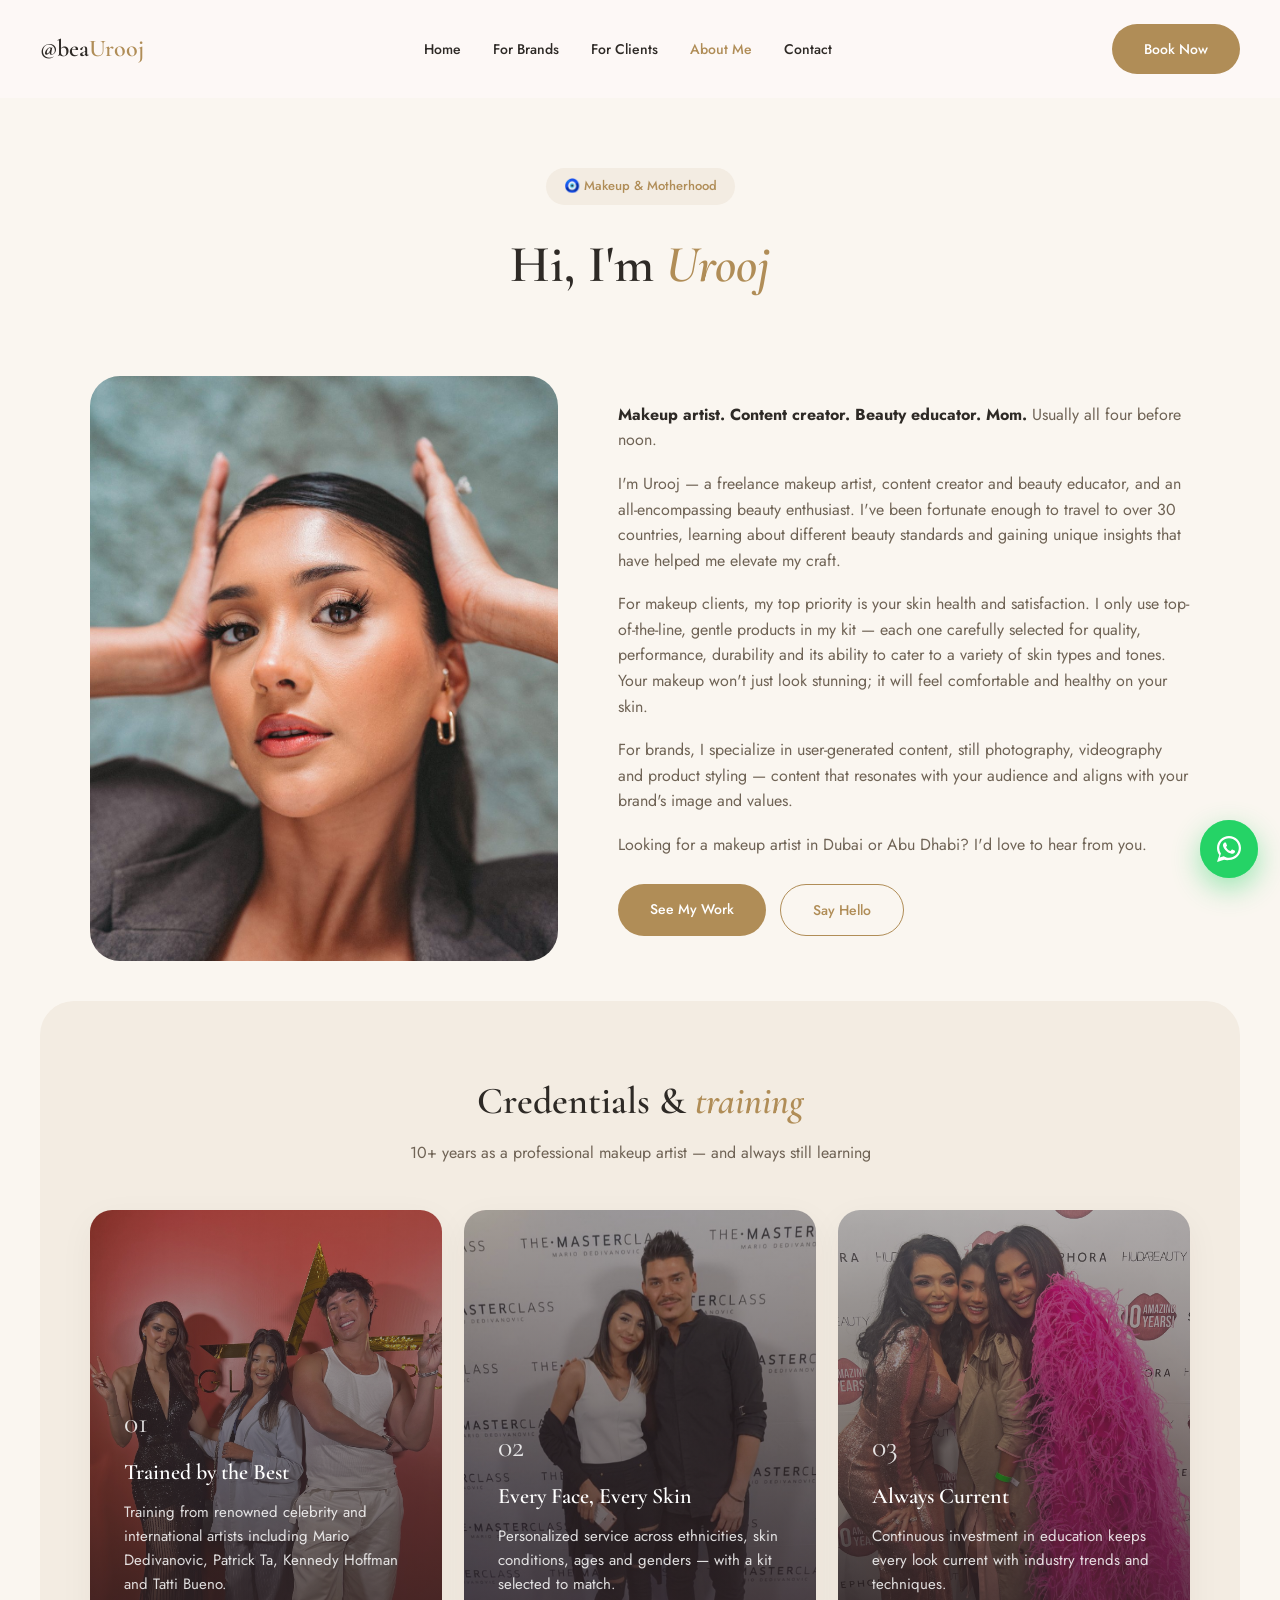
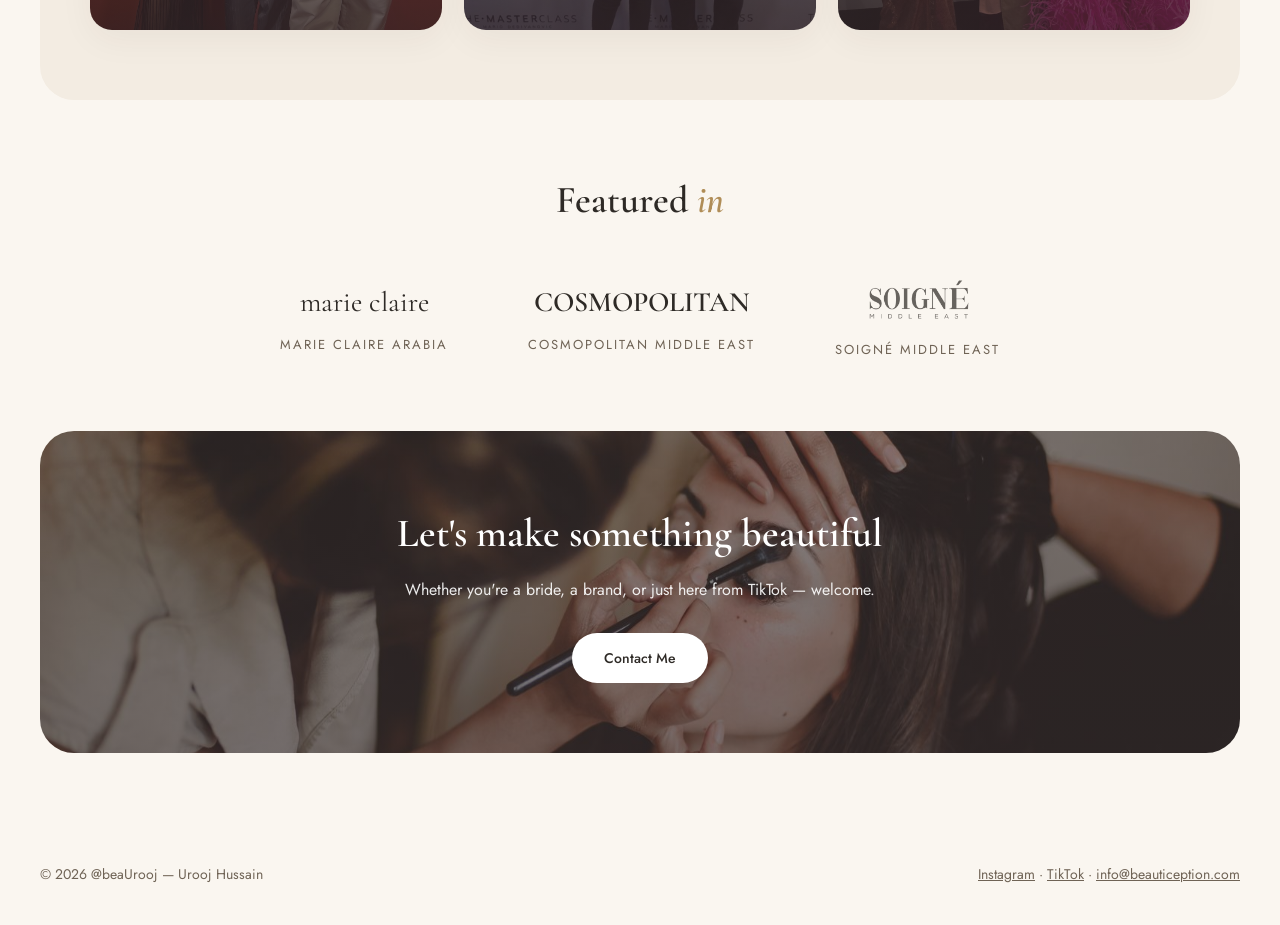
==== docs/about.html @ f8cb8d87 "Add files via upload" ====
<!DOCTYPE html>
<html lang="en">
<head>
<meta charset="UTF-8">
<meta name="viewport" content="width=device-width, initial-scale=1.0">
<title>About Urooj Hussain — Makeup Artist Dubai & Abu Dhabi | @beaUrooj</title>
<meta name="description" content="Meet Urooj Hussain — freelance makeup artist & beauty content creator in Dubai & Abu Dhabi. 10+ years, trained by Mario Dedivanovic & Patrick Ta, featured in Marie Claire Arabia.">
<meta name="keywords" content="Urooj Hussain makeup artist, freelance makeup artist Dubai, makeup artist Abu Dhabi, beauty content creator UAE, professional makeup artist Dubai, celebrity trained makeup artist">
<meta name="robots" content="index,follow">
<meta name="geo.region" content="AE-DU">
<meta name="geo.placename" content="Dubai, Abu Dhabi">
<link rel="canonical" href="https://beautiception.com/about.html">
<meta property="og:type" content="profile">
<meta property="og:site_name" content="Urooj Hussain — @beaUrooj Makeup Artist">
<meta property="og:title" content="About Urooj Hussain — Makeup Artist Dubai & Abu Dhabi | @beaUrooj">
<meta property="og:description" content="Freelance makeup artist & beauty content creator in Dubai & Abu Dhabi. 10+ years, trained by Mario Dedivanovic & Patrick Ta, featured in Marie Claire Arabia.">
<meta property="og:image" content="https://beautiception.com/photos/web/portrait.jpg">
<meta property="og:url" content="https://beautiception.com/about.html">
<meta property="og:locale" content="en_AE">
<meta name="twitter:card" content="summary_large_image">
<meta name="twitter:title" content="About Urooj Hussain — Makeup Artist Dubai & Abu Dhabi">
<meta name="twitter:description" content="Freelance makeup artist & beauty content creator in Dubai & Abu Dhabi. 10+ years, celebrity-trained, featured in Marie Claire Arabia.">
<meta name="twitter:image" content="https://beautiception.com/photos/web/portrait.jpg">
<script type="application/ld+json">
{
  "@context": "https://schema.org",
  "@type": "Person",
  "name": "Urooj Hussain",
  "alternateName": "@beaUrooj",
  "jobTitle": "Makeup Artist & Content Creator",
  "description": "Freelance makeup artist, beauty content creator and beauty educator based in Dubai and Abu Dhabi with 10+ years of experience. Trained by celebrity and international artists including Mario Dedivanovic, Patrick Ta, Kennedy Hoffman and Tatti Bueno. Featured in Marie Claire Arabia, Cosmopolitan Middle East and Soigné Middle East.",
  "image": "https://beautiception.com/photos/web/portrait.jpg",
  "url": "https://beautiception.com/about.html",
  "email": "info@beautiception.com",
  "telephone": "+971585588186",
  "knowsAbout": ["Bridal Makeup", "Party Makeup", "Photoshoot Makeup", "Beauty Content Creation", "UGC", "Makeup Lessons"],
  "worksFor": {
    "@type": "HealthAndBeautyBusiness",
    "name": "Urooj Hussain — @beaUrooj Makeup Artist"
  },
  "areaServed": ["Dubai", "Abu Dhabi", "United Arab Emirates", "Toronto"],
  "sameAs": [
    "https://www.instagram.com/beaurooj/",
    "https://www.instagram.com/beautiception",
    "https://www.tiktok.com/@beaurooj"
  ]
}
</script>
<link href="https://fonts.googleapis.com/css2?family=Cormorant+Garamond:ital,wght@0,400;0,500;0,600;1,400&family=Jost:wght@300;400;500;600&display=swap" rel="stylesheet">
<link rel="stylesheet" href="style.css">
<style>
  .about-grid{display:grid;grid-template-columns:.9fr 1.1fr;gap:60px;align-items:center;padding:20px 0 40px}
  .about-img{aspect-ratio:4/5;border-radius:30px;background:linear-gradient(160deg,#e8cfc4,#c9a87c 70%,#8a6a42);display:flex;align-items:center;justify-content:center;color:#fff;font-size:13px;letter-spacing:2px;text-transform:uppercase}
  .about-copy p{color:var(--muted);margin-bottom:18px;font-size:16px}
  .about-copy p b{color:var(--ink)}
  @media(max-width:900px){.about-grid{grid-template-columns:1fr}}
</style>
</head>
<body>

<nav>
  <a class="logo" href="index.html">@bea<span>Urooj</span></a>
  <ul id="navMenu">
    <li><a href="index.html">Home</a></li>
    <li><a href="brands.html">For Brands</a></li>
    <li><a href="clients.html">For Clients</a></li>
    <li><a class="active" href="about.html">About Me</a></li>
    <li><a href="contact.html">Contact</a></li>
  </ul>
  <button class="nav-toggle" aria-label="Open menu" aria-expanded="false" aria-controls="navMenu"><span></span><span></span><span></span></button>
  <a class="btn solid" href="contact.html#book">Book Now</a>
</nav>

<div class="page-head">
  <div class="pill">🧿 Makeup & Motherhood</div>
  <h1>Hi, I'm <em>Urooj</em></h1>
</div>

<div class="wrap">
  <div class="about-grid">
    <div class="about-img" style="background:none;overflow:hidden"><img src="photos/web/portrait.jpg" alt="Urooj Hussain — freelance makeup artist and beauty content creator in Dubai and Abu Dhabi" style="width:100%;height:100%;object-fit:cover"></div>
    <div class="about-copy">
      <p><b>Makeup artist. Content creator. Beauty educator. Mom.</b> Usually all four before noon.</p>
      <p>I'm Urooj — a freelance makeup artist, content creator and beauty educator, and an all-encompassing beauty enthusiast. I've been fortunate enough to travel to over 30 countries, learning about different beauty standards and gaining unique insights that have helped me elevate my craft.</p>
      <p>For makeup clients, my top priority is your skin health and satisfaction. I only use top-of-the-line, gentle products in my kit — each one carefully selected for quality, performance, durability and its ability to cater to a variety of skin types and tones. Your makeup won't just look stunning; it will feel comfortable and healthy on your skin.</p>
      <p>For brands, I specialize in user-generated content, still photography, videography and product styling — content that resonates with your audience and aligns with your brand's image and values.</p>
      <p>Looking for a makeup artist in Dubai or Abu Dhabi? I'd love to hear from you.</p>
      <div class="cta-row" style="margin-top:26px">
        <a class="btn solid" href="clients.html">See My Work</a>
        <a class="btn ghost" href="contact.html">Say Hello</a>
      </div>
    </div>
  </div>
</div>

<section class="soft-block">
  <div class="wrap">
    <div class="sec-head"><h2>Credentials & <em>training</em></h2><p>10+ years as a professional makeup artist — and always still learning</p></div>
    <div class="trio">
      <div class="card-lite" style="background:linear-gradient(rgba(51,39,42,.35),rgba(51,39,42,.78)),url('photos/web/credential-01.jpg') center/cover no-repeat;color:#fff;min-height:420px;display:flex;flex-direction:column;justify-content:flex-end">
        <span class="num" style="color:#fff;opacity:.85">01</span><h3 style="color:#fff">Trained by the Best</h3><p style="color:rgba(255,255,255,.85)">Training from renowned celebrity and international artists including Mario Dedivanovic, Patrick Ta, Kennedy Hoffman and Tatti Bueno.</p>
      </div>
      <div class="card-lite" style="background:linear-gradient(rgba(51,39,42,.35),rgba(51,39,42,.78)),url('photos/web/credential-02.jpg') center/cover no-repeat;color:#fff;min-height:420px;display:flex;flex-direction:column;justify-content:flex-end">
        <span class="num" style="color:#fff;opacity:.85">02</span><h3 style="color:#fff">Every Face, Every Skin</h3><p style="color:rgba(255,255,255,.85)">Personalized service across ethnicities, skin conditions, ages and genders — with a kit selected to match.</p>
      </div>
      <div class="card-lite" style="background:linear-gradient(rgba(51,39,42,.35),rgba(51,39,42,.78)),url('photos/web/credential-03.jpg') center/cover no-repeat;color:#fff;min-height:420px;display:flex;flex-direction:column;justify-content:flex-end">
        <span class="num" style="color:#fff;opacity:.85">03</span><h3 style="color:#fff">Always Current</h3><p style="color:rgba(255,255,255,.85)">Continuous investment in education keeps every look current with industry trends and techniques.</p>
      </div>
    </div>
  </div>
</section>

<section>
  <div class="wrap">
    <div class="sec-head"><h2>Featured <em>in</em></h2></div>
    <div style="display:flex;justify-content:center;align-items:center;gap:80px;flex-wrap:wrap">
      <div style="text-align:center">
        <img src="https://upload.wikimedia.org/wikipedia/commons/thumb/d/d0/Marie_Claire_Magazine_logo.svg/960px-Marie_Claire_Magazine_logo.svg.png" alt="Marie Claire Arabia" style="height:44px;width:auto;filter:grayscale(100%);opacity:.75" onerror="this.outerHTML='&lt;span style=&quot;font-family:Cormorant Garamond,serif;font-size:28px&quot;&gt;marie claire&lt;/span&gt;'">
        <p style="color:var(--muted);font-size:13px;margin-top:10px;letter-spacing:2px;text-transform:uppercase">Marie Claire Arabia</p>
      </div>
      <div style="text-align:center">
        <img src="https://upload.wikimedia.org/wikipedia/commons/thumb/3/32/Cosmopolitan_logo.svg/960px-Cosmopolitan_logo.svg.png" alt="Cosmopolitan Middle East" style="height:44px;width:auto;filter:grayscale(100%);opacity:.75" onerror="this.outerHTML='&lt;span style=&quot;font-family:Cormorant Garamond,serif;font-size:28px;font-weight:600&quot;&gt;COSMOPOLITAN&lt;/span&gt;'">
        <p style="color:var(--muted);font-size:13px;margin-top:10px;letter-spacing:2px;text-transform:uppercase">Cosmopolitan Middle East</p>
      </div>
      <div style="text-align:center">
        <img src="logos/clean/soigne%20middle%20east.png" alt="Soigné Middle East" style="height:48px;width:auto;opacity:.72">
        <p style="color:var(--muted);font-size:13px;margin-top:10px;letter-spacing:2px;text-transform:uppercase">Soigné Middle East</p>
      </div>
    </div>
  </div>
</section>

<div class="band" style="background:linear-gradient(rgba(51,39,42,.5),rgba(51,39,42,.6)),url('photos/web/banner.jpg') center/cover no-repeat">
  <h2>Let's make something beautiful</h2>
  <p>Whether you're a bride, a brand, or just here from TikTok — welcome.</p>
  <div class="cta-row" style="justify-content:center">
    <a class="btn white" href="contact.html">Contact Me</a>
  </div>
</div>

<a class="wa-float" href="https://wa.me/971585588186" target="_blank" rel="noopener" aria-label="Message on WhatsApp">
  <svg viewBox="0 0 32 32" aria-hidden="true"><path d="M16.003 3C9.373 3 4 8.373 4 15c0 2.65.86 5.1 2.32 7.09L4 29l7.09-2.28A11.9 11.9 0 0 0 16 27c6.627 0 12-5.373 12-12S22.63 3 16.003 3zm0 21.8c-1.77 0-3.42-.5-4.82-1.36l-.35-.2-4.2 1.35 1.36-4.1-.22-.36A9.77 9.77 0 0 1 6.2 15c0-5.4 4.4-9.8 9.8-9.8s9.8 4.4 9.8 9.8-4.4 9.8-9.8 9.8zm5.4-7.34c-.3-.15-1.75-.86-2.02-.96-.27-.1-.47-.15-.67.15-.2.3-.77.96-.94 1.16-.17.2-.35.22-.65.07-.3-.15-1.25-.46-2.38-1.47-.88-.78-1.47-1.75-1.64-2.05-.17-.3-.02-.46.13-.6.13-.13.3-.35.45-.52.15-.17.2-.3.3-.5.1-.2.05-.37-.02-.52-.07-.15-.67-1.6-.92-2.2-.24-.58-.48-.5-.66-.5l-.57-.01c-.2 0-.52.07-.8.37-.27.3-1.04 1.02-1.04 2.47 0 1.46 1.06 2.87 1.2 3.07.15.2 2.1 3.2 5.1 4.5.7.3 1.26.48 1.7.62.7.22 1.35.2 1.86.12.57-.08 1.75-.72 2-1.4.25-.7.25-1.28.17-1.4-.07-.13-.27-.2-.57-.35z"/></svg>
</a>

<footer>
  <span>© 2026 @beaUrooj — Urooj Hussain</span>
  <span><a href="https://www.instagram.com/beaurooj/">Instagram</a> · <a href="https://www.tiktok.com/@beaurooj">TikTok</a> · <a href="mailto:info@beautiception.com">info@beautiception.com</a></span>
</footer>

<script>
(function(){var t=document.querySelector('.nav-toggle'),m=document.getElementById('navMenu');if(!t||!m)return;t.addEventListener('click',function(){var o=m.classList.toggle('open');t.setAttribute('aria-expanded',o);t.setAttribute('aria-label',o?'Close menu':'Open menu');});m.addEventListener('click',function(e){if(e.target.tagName==='A')m.classList.remove('open');});})();
</script>

</body>
</html>
---- docs/style.css ----
/* BeautyByUrooj — Champagne Luxe shared styles */
:root{
  --bg:#faf6f0; --rose:#c9a87c; --rose-deep:#b08d57; --mauve:#a8794f;
  --ink:#2e2a26; --soft:#f3ece2; --muted:#6f6355;
}
*{margin:0;padding:0;box-sizing:border-box}
body{font-family:'Jost',sans-serif;background:var(--bg);color:var(--ink);line-height:1.6}
h1,h2,h3{font-family:'Cormorant Garamond',serif;font-weight:600}
em{color:var(--rose-deep);font-style:italic}
.wrap{max-width:1180px;margin:0 auto;padding:0 40px}

/* Nav */
nav{display:flex;justify-content:space-between;align-items:center;padding:24px 40px;position:sticky;top:0;background:rgba(253,248,246,.95);backdrop-filter:blur(8px);z-index:10}
.logo{font-family:'Cormorant Garamond',serif;font-size:24px;font-weight:600;text-decoration:none;color:var(--ink)}
.logo span{color:var(--rose-deep)}
nav ul{display:flex;gap:32px;list-style:none}
nav ul a{text-decoration:none;color:var(--ink);font-size:14px;font-weight:500}
nav ul a:hover,nav ul a.active{color:var(--rose-deep)}

/* Buttons */
.btn{display:inline-block;padding:14px 32px;font-size:14px;font-weight:500;text-decoration:none;border-radius:100px;transition:.25s}
.btn.solid{background:var(--rose-deep);color:#fff}
.btn.solid:hover{background:var(--ink)}
.btn.ghost{border:1.5px solid var(--rose-deep);color:var(--rose-deep)}
.btn.ghost:hover{background:var(--rose-deep);color:#fff}
.btn.white{background:#fff;color:var(--ink)}
.btn.wa{background:#25a05a;color:#fff}
.btn.wa:hover{background:var(--ink)}

/* Page header (inner pages) */
.page-head{text-align:center;padding:70px 20px 50px}
.page-head .pill{margin-bottom:18px}
.page-head h1{font-size:52px}
.page-head p{color:var(--muted);max-width:540px;margin:14px auto 0}

.pill{display:inline-block;background:var(--soft);color:var(--rose-deep);padding:8px 18px;border-radius:100px;font-size:13px;font-weight:500}

/* Sections */
section{padding:70px 0}
.sec-head{text-align:center;margin-bottom:44px}
.sec-head h2{font-size:38px}
.sec-head p{color:var(--muted);margin-top:8px}

/* Stats */
.stats{display:flex;justify-content:center;gap:70px;padding:40px;background:#fff;border-radius:24px;margin:0 auto;max-width:1100px;box-shadow:0 10px 34px rgba(51,39,42,.06)}
.stat{text-align:center}
.stat b{font-family:'Cormorant Garamond',serif;font-size:32px;color:var(--rose-deep);display:block}
.stat span{font-size:13px;color:var(--muted)}

/* Portfolio tiles */
.grid{display:grid;grid-template-columns:repeat(4,1fr);gap:16px}
.grid.three{grid-template-columns:repeat(3,1fr)}
.tile{aspect-ratio:3/4;border-radius:22px;display:flex;align-items:flex-end;padding:18px;color:#fff;font-size:13px;font-weight:500;transition:.3s;text-decoration:none;position:relative}
.tile:hover{transform:translateY(-5px)}
.tile .tag{position:absolute;top:16px;left:16px;background:rgba(255,255,255,.22);backdrop-filter:blur(4px);padding:5px 12px;border-radius:100px;font-size:11px}
.p1{background:linear-gradient(160deg,#d9b08c,#a8794f)} .p2{background:linear-gradient(160deg,#e8cfc4,#b98b74)}
.p3{background:linear-gradient(160deg,#6b4f3f,#3d2e24)} .p4{background:linear-gradient(160deg,#c9a87c,#8a6a42)}
.p5{background:linear-gradient(160deg,#e5c9b8,#a87c62)} .p6{background:linear-gradient(160deg,#4a3a30,#2e2a26)}
.p7{background:linear-gradient(160deg,#d9bfa4,#9c7a54)} .p8{background:linear-gradient(160deg,#e8d5c0,#b89468)}

/* Cards */
.duo{display:grid;grid-template-columns:1fr 1fr;gap:26px}
.trio{display:grid;grid-template-columns:repeat(3,1fr);gap:22px}
.card{border-radius:26px;padding:44px;color:#fff}
.card.rose{background:linear-gradient(150deg,var(--rose),var(--rose-deep))}
.card.dark{background:var(--ink)}
.card h3{font-size:28px;margin-bottom:12px}
.card p{opacity:.85;margin-bottom:24px;font-size:15px}
.card-lite{background:#fff;border-radius:22px;padding:34px;box-shadow:0 10px 34px rgba(51,39,42,.05)}
.card-lite h3{font-size:22px;margin-bottom:10px}
.card-lite p{color:var(--muted);font-size:15px}
.card-lite .num{font-family:'Cormorant Garamond',serif;font-size:30px;color:var(--rose-deep);display:block;margin-bottom:8px}

/* Price table */
table{width:100%;max-width:740px;margin:0 auto;border-collapse:separate;border-spacing:0 10px}
td{padding:18px 24px;background:#fff}
tr td:first-child{border-radius:14px 0 0 14px;font-weight:500}
tr td:last-child{border-radius:0 14px 14px 0;text-align:right;font-family:'Cormorant Garamond',serif;font-size:19px;color:var(--rose-deep)}
td.mid{color:var(--muted);font-size:14px}

/* Quotes */
.quote{background:#fff;border-radius:22px;padding:32px}
.quote .stars{color:var(--rose);letter-spacing:3px;margin-bottom:12px}
.quote p{font-size:15px;margin-bottom:14px}
.quote span{font-size:13px;color:var(--muted)}

/* CTA band */
.band{text-align:center;background:linear-gradient(150deg,var(--rose),var(--rose-deep));border-radius:34px;padding:70px 40px;color:#fff;margin:0 40px 70px}
.band h2{font-size:40px;margin-bottom:12px}
.band p{opacity:.9;max-width:480px;margin:0 auto 30px}

/* Soft section */
.soft-block{background:var(--soft);border-radius:34px;margin:0 40px}

/* Forms */
.form{max-width:560px;margin:0 auto;display:grid;gap:14px}
.form input,.form select,.form textarea{width:100%;padding:16px 20px;border:1.5px solid #eadcd6;border-radius:14px;background:#fff;font-family:'Jost',sans-serif;font-size:15px;color:var(--ink)}
.form input:focus,.form select:focus,.form textarea:focus{outline:none;border-color:var(--rose-deep)}
.form label{font-size:13px;font-weight:500;margin-bottom:-8px}

footer{padding:40px;display:flex;justify-content:space-between;color:var(--muted);font-size:14px}
footer a{color:var(--muted)}

.cta-row{display:flex;gap:14px;flex-wrap:wrap}

/* Availability / scarcity note */
.avail{display:inline-flex;align-items:center;gap:9px;font-size:13.5px;color:var(--ink);background:#fff;padding:9px 18px;border-radius:100px;box-shadow:0 6px 20px rgba(51,39,42,.07);font-weight:500}
.avail .dot{width:8px;height:8px;border-radius:50%;background:#25a05a;position:relative;flex-shrink:0}
.avail .dot::after{content:"";position:absolute;inset:-4px;border-radius:50%;background:#25a05a;opacity:.35;animation:availpulse 2s ease-out infinite}
@keyframes availpulse{0%{transform:scale(.6);opacity:.5}100%{transform:scale(1.9);opacity:0}}

/* Video hero frame */
.hero-video{aspect-ratio:4/5;border-radius:30px;overflow:hidden;position:relative;background:#efe6da}
.hero-video video{width:100%;height:100%;object-fit:cover;display:block}
.hero-video::after{content:"";position:absolute;inset:0;border-radius:30px;box-shadow:inset 0 0 0 1px rgba(255,255,255,.25);pointer-events:none}

/* Eyebrow label */
.eyebrow{font-size:12px;letter-spacing:4px;text-transform:uppercase;color:var(--muted);font-weight:600;text-align:center}

/* Brand roster — loud social proof */
.roster{display:flex;flex-wrap:wrap;justify-content:center;align-items:center;gap:12px 0;max-width:920px;margin:0 auto}
.roster span{font-family:'Cormorant Garamond',serif;font-size:23px;color:var(--muted);line-height:1}
.roster span::after{content:"·";margin:0 26px;color:#d8c9ba}
.roster span:last-child::after{content:""}

/* Mini testimonials */
.mini-quotes{display:grid;grid-template-columns:repeat(3,1fr);gap:20px;max-width:1040px;margin:0 auto}
.mini-quotes .mq{background:#fff;border-radius:20px;padding:26px 28px;box-shadow:0 10px 34px rgba(51,39,42,.05)}
.mini-quotes .mq .stars{color:var(--rose);letter-spacing:3px;margin-bottom:10px;font-size:13px}
.mini-quotes .mq p{font-size:14.5px;margin-bottom:14px}
.mini-quotes .mq span{font-size:12.5px;color:var(--muted)}
@media(max-width:900px){.mini-quotes{grid-template-columns:1fr}.roster span{font-size:19px}.roster span::after{margin:0 16px}}

@media(max-width:900px){
  .grid,.grid.three{grid-template-columns:repeat(2,1fr)}
  .duo,.trio{grid-template-columns:1fr}
  .stats{flex-wrap:wrap;gap:26px}
  nav{flex-wrap:wrap;padding:14px 20px}
  .nav-toggle{display:flex;order:3}
  nav .btn.solid{order:2;margin-left:auto;margin-right:10px;padding:10px 20px}
  nav ul{display:flex;flex-direction:column;gap:0;order:4;flex-basis:100%;max-height:0;overflow:hidden;transition:max-height .3s ease}
  nav ul.open{max-height:360px;margin-top:12px}
  nav ul li{border-top:1px solid #efe2da}
  nav ul a{display:block;padding:15px 4px;font-size:16px}
  .page-head h1{font-size:38px}
  .band{margin:0 16px 50px}
  .soft-block{margin:0 16px}
  footer{padding:40px 40px 96px}
}

/* Floating WhatsApp button (all pages) */
.wa-float{position:fixed;right:22px;bottom:22px;z-index:900;width:58px;height:58px;border-radius:50%;background:#25d366;display:flex;align-items:center;justify-content:center;box-shadow:0 10px 28px rgba(37,211,102,.45);transition:transform .2s;text-decoration:none}
.wa-float:hover{transform:scale(1.08)}
.wa-float svg{width:32px;height:32px;fill:#fff}
.wa-float::after{content:"";position:absolute;inset:0;border-radius:50%;border:2px solid #25d366;opacity:.5;animation:waPulse 2.4s ease-out infinite}
@keyframes waPulse{0%{transform:scale(1);opacity:.5}100%{transform:scale(1.6);opacity:0}}
@media(max-width:600px){.wa-float{width:54px;height:54px;right:16px;bottom:16px}.wa-float svg{width:29px;height:29px}}

/* Hamburger toggle (mobile nav) — hidden on desktop */
.nav-toggle{display:none;flex-direction:column;justify-content:center;gap:5px;width:44px;height:44px;border:none;background:transparent;cursor:pointer;padding:10px}
.nav-toggle span{display:block;width:22px;height:2px;background:var(--ink);border-radius:2px;transition:.25s}
.nav-toggle[aria-expanded="true"] span:nth-child(1){transform:translateY(7px) rotate(45deg)}
.nav-toggle[aria-expanded="true"] span:nth-child(2){opacity:0}
.nav-toggle[aria-expanded="true"] span:nth-child(3){transform:translateY(-7px) rotate(-45deg)}

/* Keyboard focus visibility */
a:focus-visible,button:focus-visible,.btn:focus-visible,input:focus-visible,select:focus-visible,textarea:focus-visible,.acc-head:focus-visible,.cat-card:focus-visible{outline:2px solid var(--rose-deep);outline-offset:2px}

/* Respect reduced-motion preference */
@media (prefers-reduced-motion: reduce){
  *,*::before,*::after{animation-duration:.001ms !important;animation-iteration-count:1 !important;transition-duration:.001ms !important;scroll-behavior:auto !important}
  .marquee-track,.photo-track{animation:none !important}
}
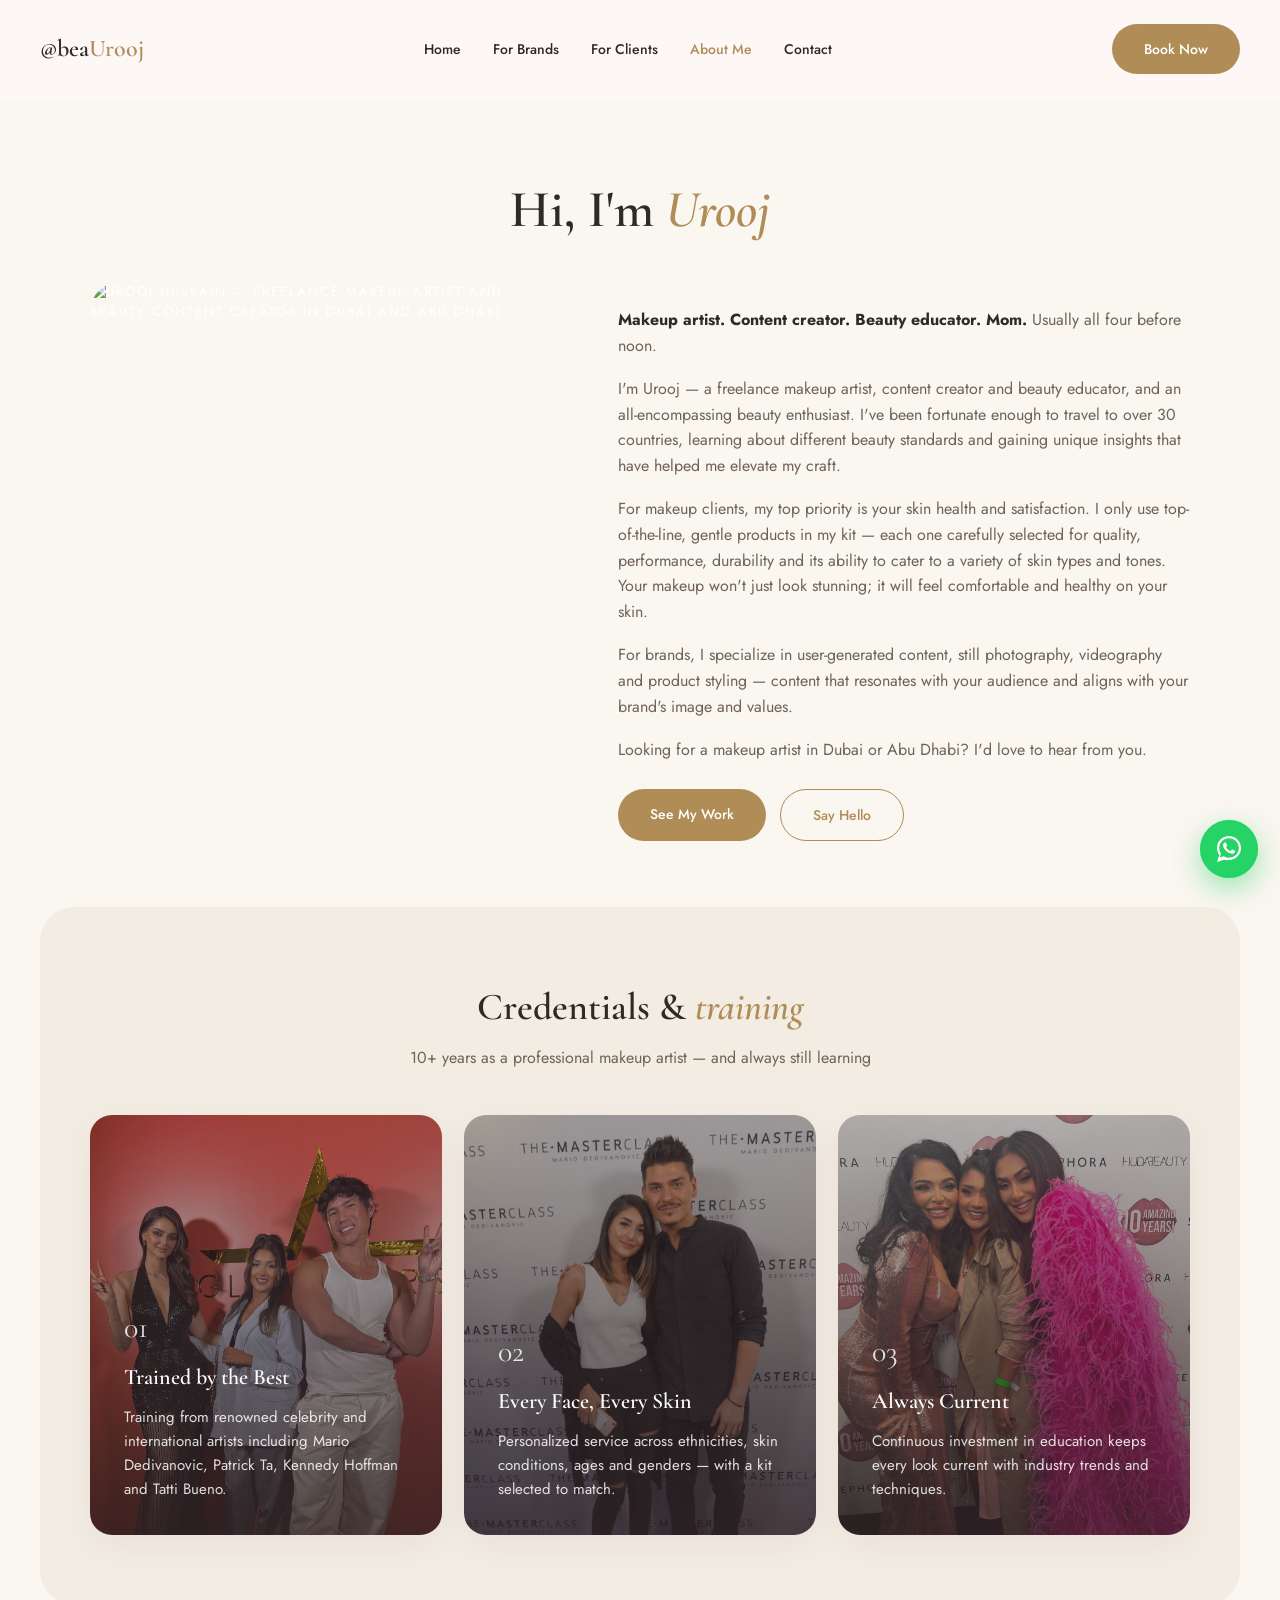
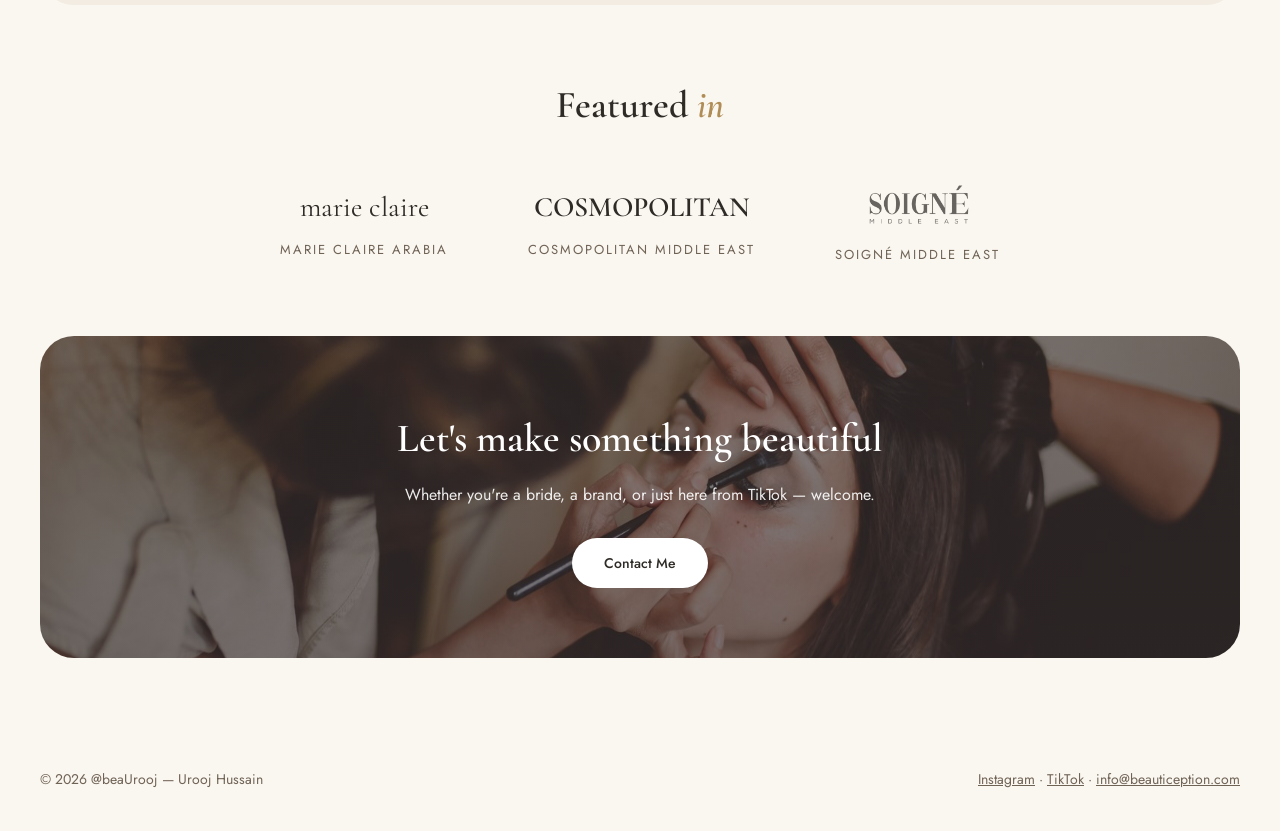
==== commit 745e8cc0: "Add files via upload" ====
--- a/docs/about.html
+++ b/docs/about.html
@@ -9,13 +9,13 @@
 <meta name="robots" content="index,follow">
 <meta name="geo.region" content="AE-DU">
 <meta name="geo.placename" content="Dubai, Abu Dhabi">
-<link rel="canonical" href="https://beautiception.com/about.html">
+<link rel="canonical" href="https://beautiception.com/about">
 <meta property="og:type" content="profile">
 <meta property="og:site_name" content="Urooj Hussain — @beaUrooj Makeup Artist">
 <meta property="og:title" content="About Urooj Hussain — Makeup Artist Dubai & Abu Dhabi | @beaUrooj">
 <meta property="og:description" content="Freelance makeup artist & beauty content creator in Dubai & Abu Dhabi. 10+ years, trained by Mario Dedivanovic & Patrick Ta, featured in Marie Claire Arabia.">
 <meta property="og:image" content="https://beautiception.com/photos/web/portrait.jpg">
-<meta property="og:url" content="https://beautiception.com/about.html">
+<meta property="og:url" content="https://beautiception.com/about">
 <meta property="og:locale" content="en_AE">
 <meta name="twitter:card" content="summary_large_image">
 <meta name="twitter:title" content="About Urooj Hussain — Makeup Artist Dubai & Abu Dhabi">
@@ -30,7 +30,7 @@
   "jobTitle": "Makeup Artist & Content Creator",
   "description": "Freelance makeup artist, beauty content creator and beauty educator based in Dubai and Abu Dhabi with 10+ years of experience. Trained by celebrity and international artists including Mario Dedivanovic, Patrick Ta, Kennedy Hoffman and Tatti Bueno. Featured in Marie Claire Arabia, Cosmopolitan Middle East and Soigné Middle East.",
   "image": "https://beautiception.com/photos/web/portrait.jpg",
-  "url": "https://beautiception.com/about.html",
+  "url": "https://beautiception.com/about",
   "email": "info@beautiception.com",
   "telephone": "+971585588186",
   "knowsAbout": ["Bridal Makeup", "Party Makeup", "Photoshoot Makeup", "Beauty Content Creation", "UGC", "Makeup Lessons"],
@@ -47,38 +47,45 @@
 }
 </script>
 <link href="https://fonts.googleapis.com/css2?family=Cormorant+Garamond:ital,wght@0,400;0,500;0,600;1,400&family=Jost:wght@300;400;500;600&display=swap" rel="stylesheet">
-<link rel="stylesheet" href="style.css">
+<link rel="stylesheet" href="style.css?v=3">
 <style>
-  .about-grid{display:grid;grid-template-columns:.9fr 1.1fr;gap:60px;align-items:center;padding:20px 0 40px}
+  .page-head{padding-bottom:22px}
+  .about-grid{display:grid;grid-template-columns:.9fr 1.1fr;gap:60px;align-items:center;padding:8px 0 40px}
   .about-img{aspect-ratio:4/5;border-radius:30px;background:linear-gradient(160deg,#e8cfc4,#c9a87c 70%,#8a6a42);display:flex;align-items:center;justify-content:center;color:#fff;font-size:13px;letter-spacing:2px;text-transform:uppercase}
   .about-copy p{color:var(--muted);margin-bottom:18px;font-size:16px}
   .about-copy p b{color:var(--ink)}
-  @media(max-width:900px){.about-grid{grid-template-columns:1fr}}
+  @media(max-width:900px){
+    .page-head{padding:30px 20px 8px}
+    .about-grid{grid-template-columns:1fr;padding:4px 0 22px;gap:22px}
+    .about-img{aspect-ratio:1/1}
+    .cred-scroll{display:flex;overflow-x:auto;gap:14px;scroll-snap-type:x mandatory;scrollbar-width:none;-webkit-overflow-scrolling:touch;padding-bottom:6px}
+    .cred-scroll::-webkit-scrollbar{display:none}
+    .cred-scroll .card-lite{flex:0 0 78%;scroll-snap-align:center;min-height:360px !important}
+  }
 </style>
 </head>
 <body>
 
 <nav>
-  <a class="logo" href="index.html">@bea<span>Urooj</span></a>
+  <a class="logo" href="/">@bea<span>Urooj</span></a>
   <ul id="navMenu">
-    <li><a href="index.html">Home</a></li>
-    <li><a href="brands.html">For Brands</a></li>
-    <li><a href="clients.html">For Clients</a></li>
-    <li><a class="active" href="about.html">About Me</a></li>
-    <li><a href="contact.html">Contact</a></li>
+    <li><a href="/">Home</a></li>
+    <li><a href="/brands">For Brands</a></li>
+    <li><a href="/clients">For Clients</a></li>
+    <li><a class="active" href="/about">About Me</a></li>
+    <li><a href="/contact">Contact</a></li>
   </ul>
   <button class="nav-toggle" aria-label="Open menu" aria-expanded="false" aria-controls="navMenu"><span></span><span></span><span></span></button>
-  <a class="btn solid" href="contact.html#book">Book Now</a>
+  <a class="btn solid" href="/contact#book">Book Now</a>
 </nav>
 
 <div class="page-head">
-  <div class="pill">🧿 Makeup & Motherhood</div>
   <h1>Hi, I'm <em>Urooj</em></h1>
 </div>
 
 <div class="wrap">
   <div class="about-grid">
-    <div class="about-img" style="background:none;overflow:hidden"><img src="photos/web/portrait.jpg" alt="Urooj Hussain — freelance makeup artist and beauty content creator in Dubai and Abu Dhabi" style="width:100%;height:100%;object-fit:cover"></div>
+    <div class="about-img" style="background:none;overflow:hidden"><img src="photos/web/About-main.jpg" alt="Urooj Hussain — freelance makeup artist and beauty content creator in Dubai and Abu Dhabi" style="width:100%;height:100%;object-fit:cover"></div>
     <div class="about-copy">
       <p><b>Makeup artist. Content creator. Beauty educator. Mom.</b> Usually all four before noon.</p>
       <p>I'm Urooj — a freelance makeup artist, content creator and beauty educator, and an all-encompassing beauty enthusiast. I've been fortunate enough to travel to over 30 countries, learning about different beauty standards and gaining unique insights that have helped me elevate my craft.</p>
@@ -86,8 +93,8 @@
       <p>For brands, I specialize in user-generated content, still photography, videography and product styling — content that resonates with your audience and aligns with your brand's image and values.</p>
       <p>Looking for a makeup artist in Dubai or Abu Dhabi? I'd love to hear from you.</p>
       <div class="cta-row" style="margin-top:26px">
-        <a class="btn solid" href="clients.html">See My Work</a>
-        <a class="btn ghost" href="contact.html">Say Hello</a>
+        <a class="btn solid" href="/clients">See My Work</a>
+        <a class="btn ghost" href="/contact">Say Hello</a>
       </div>
     </div>
   </div>
@@ -96,7 +103,7 @@
 <section class="soft-block">
   <div class="wrap">
     <div class="sec-head"><h2>Credentials & <em>training</em></h2><p>10+ years as a professional makeup artist — and always still learning</p></div>
-    <div class="trio">
+    <div class="trio cred-scroll">
       <div class="card-lite" style="background:linear-gradient(rgba(51,39,42,.35),rgba(51,39,42,.78)),url('photos/web/credential-01.jpg') center/cover no-repeat;color:#fff;min-height:420px;display:flex;flex-direction:column;justify-content:flex-end">
         <span class="num" style="color:#fff;opacity:.85">01</span><h3 style="color:#fff">Trained by the Best</h3><p style="color:rgba(255,255,255,.85)">Training from renowned celebrity and international artists including Mario Dedivanovic, Patrick Ta, Kennedy Hoffman and Tatti Bueno.</p>
       </div>
@@ -134,7 +141,7 @@
   <h2>Let's make something beautiful</h2>
   <p>Whether you're a bride, a brand, or just here from TikTok — welcome.</p>
   <div class="cta-row" style="justify-content:center">
-    <a class="btn white" href="contact.html">Contact Me</a>
+    <a class="btn white" href="/contact">Contact Me</a>
   </div>
 </div>
 
--- a/docs/style.css
+++ b/docs/style.css
@@ -135,8 +135,11 @@
   .grid,.grid.three{grid-template-columns:repeat(2,1fr)}
   .duo,.trio{grid-template-columns:1fr}
   .stats{flex-wrap:wrap;gap:26px}
+  section{padding:46px 0}
+  .sec-head{margin-bottom:28px}
+  .page-head{padding:40px 20px 26px}
   nav{flex-wrap:wrap;padding:14px 20px}
-  .nav-toggle{display:flex;order:3}
+  nav .nav-toggle{display:flex;order:3}
   nav .btn.solid{order:2;margin-left:auto;margin-right:10px;padding:10px 20px}
   nav ul{display:flex;flex-direction:column;gap:0;order:4;flex-basis:100%;max-height:0;overflow:hidden;transition:max-height .3s ease}
   nav ul.open{max-height:360px;margin-top:12px}
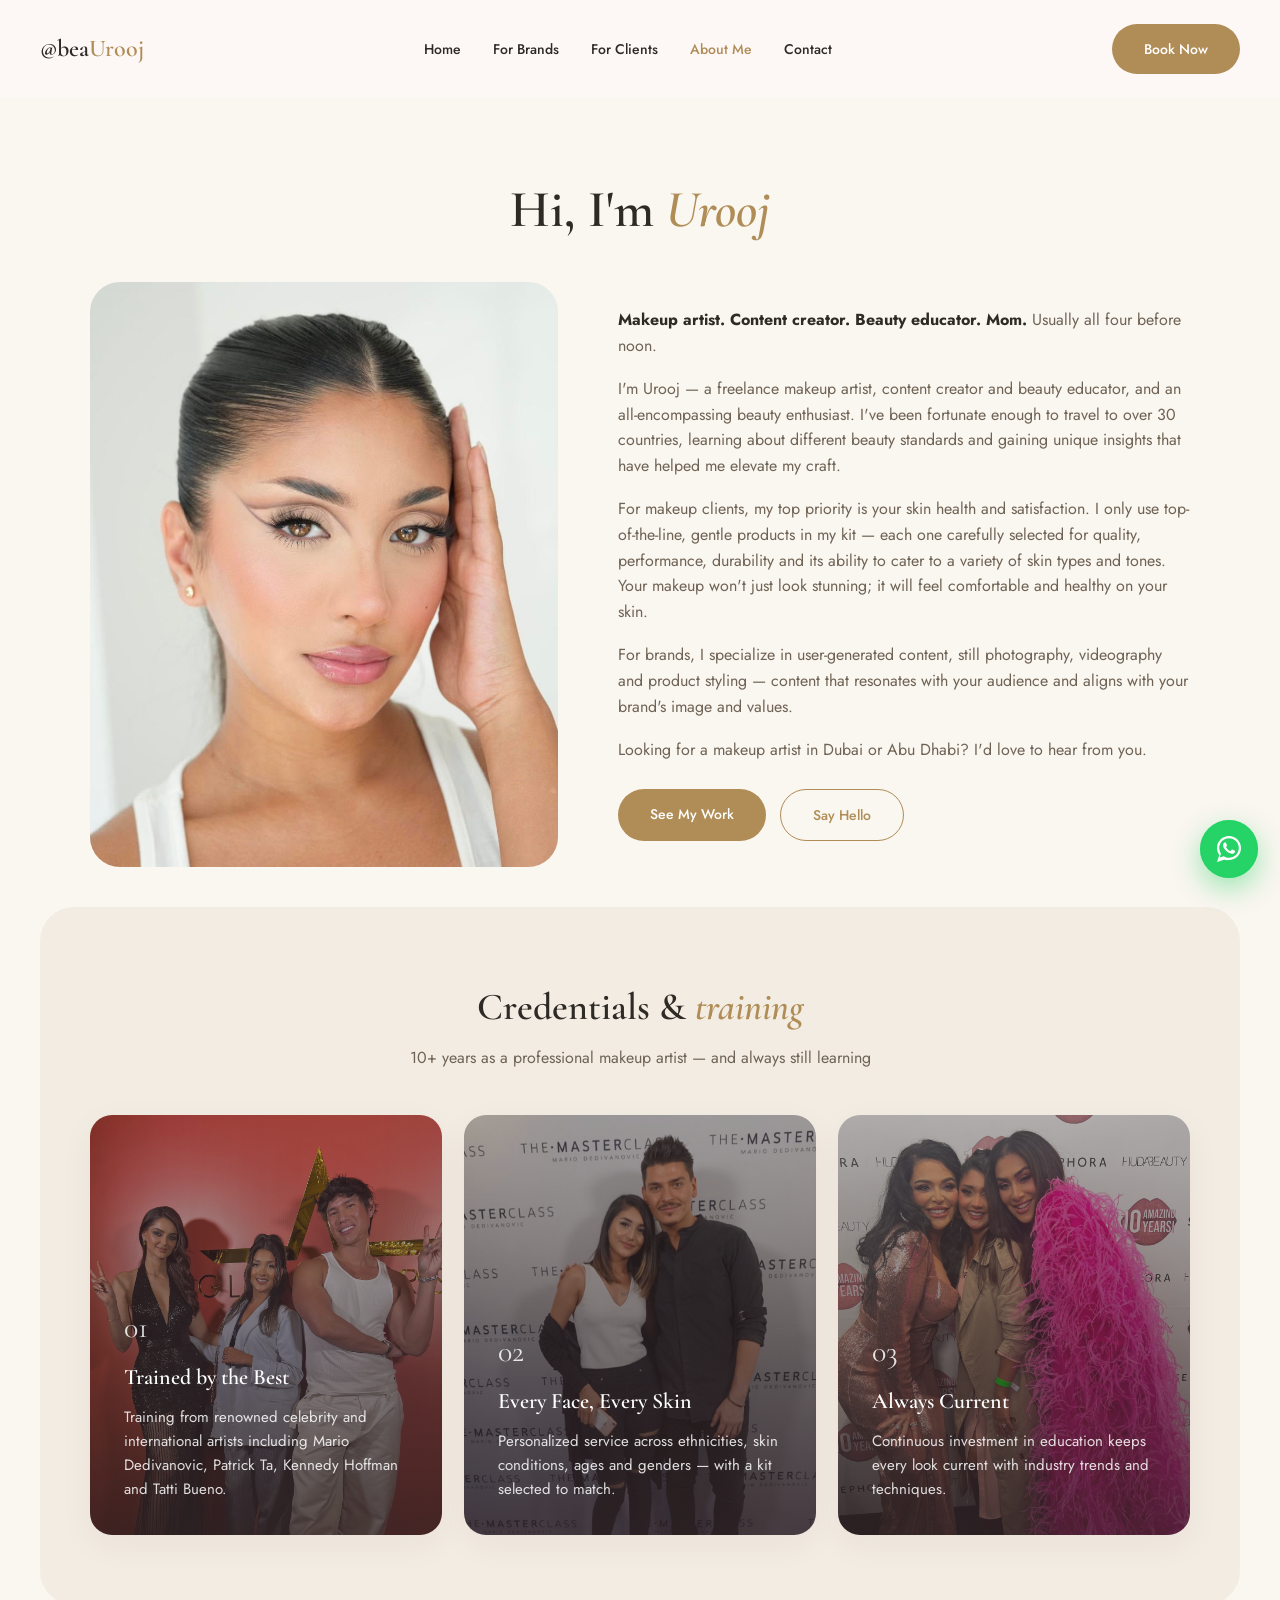
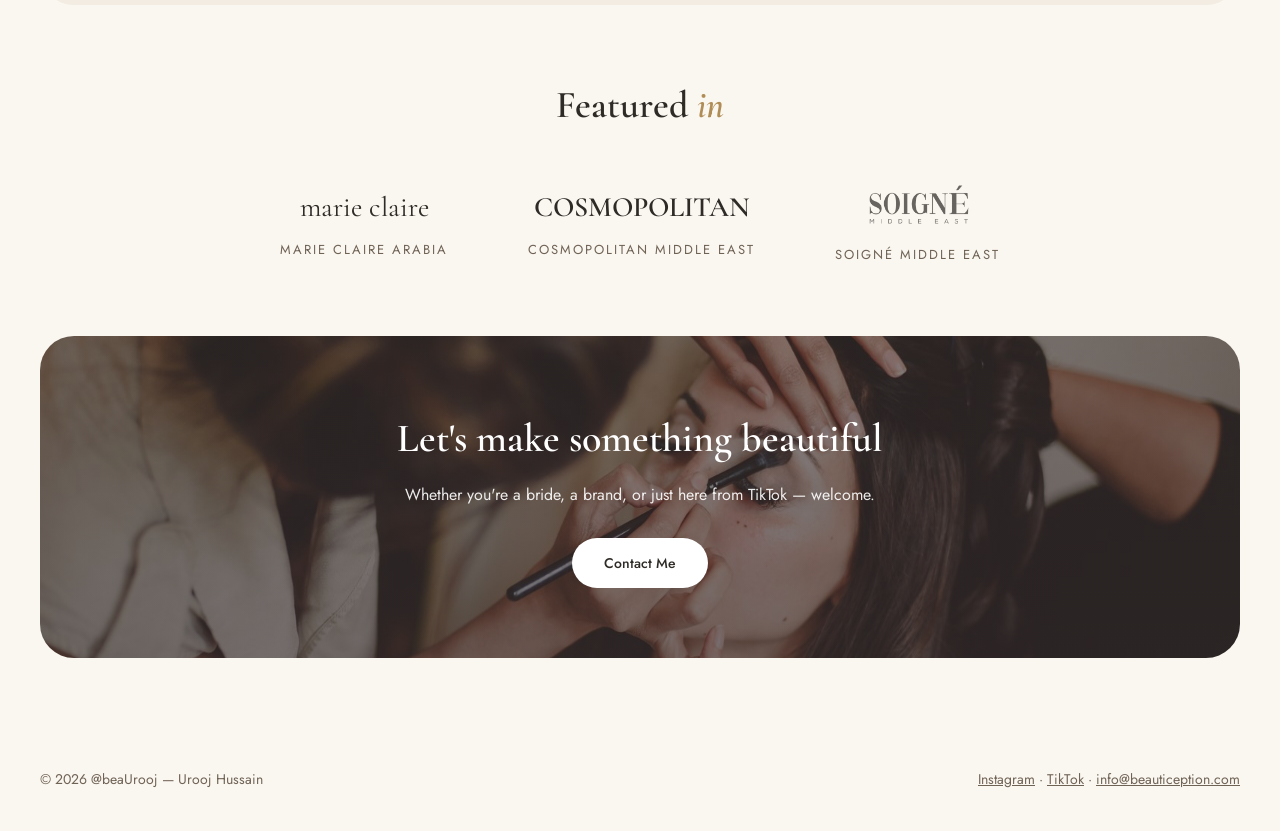
==== commit ac67db68: "Add files via upload" ====
--- a/docs/about.html
+++ b/docs/about.html
@@ -47,7 +47,7 @@
 }
 </script>
 <link href="https://fonts.googleapis.com/css2?family=Cormorant+Garamond:ital,wght@0,400;0,500;0,600;1,400&family=Jost:wght@300;400;500;600&display=swap" rel="stylesheet">
-<link rel="stylesheet" href="style.css?v=3">
+<link rel="stylesheet" href="style.css?v=4">
 <style>
   .page-head{padding-bottom:22px}
   .about-grid{display:grid;grid-template-columns:.9fr 1.1fr;gap:60px;align-items:center;padding:8px 0 40px}
--- a/docs/style.css
+++ b/docs/style.css
@@ -137,6 +137,7 @@
   .stats{flex-wrap:wrap;gap:26px}
   section{padding:46px 0}
   .sec-head{margin-bottom:28px}
+  .sec-head h2{font-size:24px;white-space:nowrap}
   .page-head{padding:40px 20px 26px}
   nav{flex-wrap:wrap;padding:14px 20px}
   nav .nav-toggle{display:flex;order:3}
